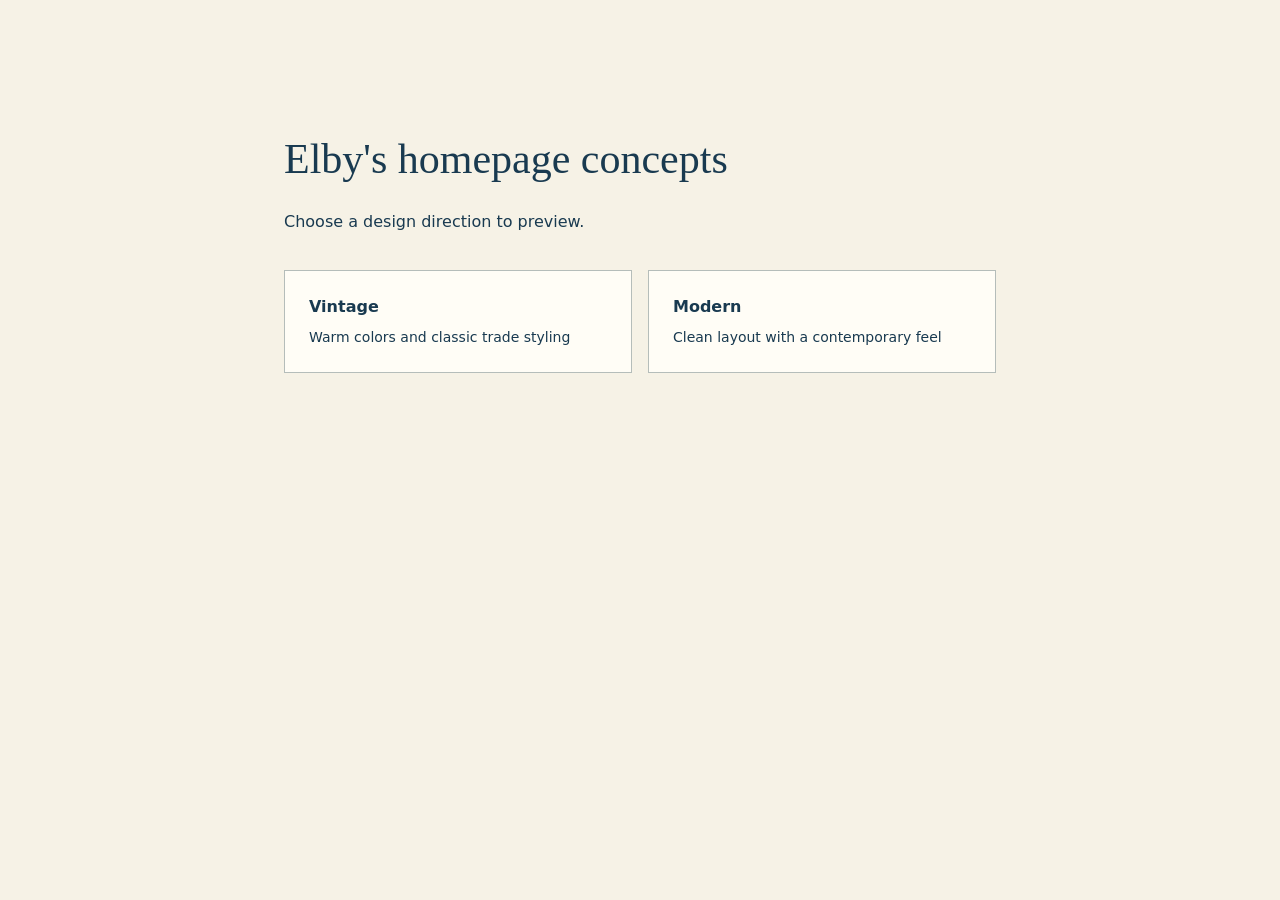
==== preview/index.html @ d95c8221 "Set up client preview on GitHub Pages" ====
<!doctype html>
<html lang="en">
  <head>
    <meta charset="utf-8">
    <meta name="viewport" content="width=device-width, initial-scale=1">
    <title>Elby's homepage concepts</title>
    <style>
      :root { color-scheme: light; font: 16px/1.5 system-ui, sans-serif; color: #193a50; background: #f6f2e6; }
      body { box-sizing: border-box; max-width: 760px; margin: 0 auto; padding: 12vh 24px; }
      h1 { font: 42px/1.1 Georgia, serif; }
      nav { display: grid; grid-template-columns: repeat(auto-fit, minmax(220px, 1fr)); gap: 16px; margin-top: 36px; }
      a { display: block; padding: 24px; border: 1px solid #b5bdba; background: #fffdf6; color: inherit; text-decoration: none; }
      a:hover, a:focus-visible { outline: 3px solid #076ba4; outline-offset: 3px; }
      strong, span { display: block; }
      span { margin-top: 8px; font-size: 14px; }
    </style>
  </head>
  <body>
    <main>
      <h1>Elby's homepage concepts</h1>
      <p>Choose a design direction to preview.</p>
      <nav aria-label="Homepage concepts">
        <a href="mockups/vintage.html"><strong>Vintage</strong><span>Warm colors and classic trade styling</span></a>
        <a href="mockups/modern.html"><strong>Modern</strong><span>Clean layout with a contemporary feel</span></a>
      </nav>
    </main>
  </body>
</html>
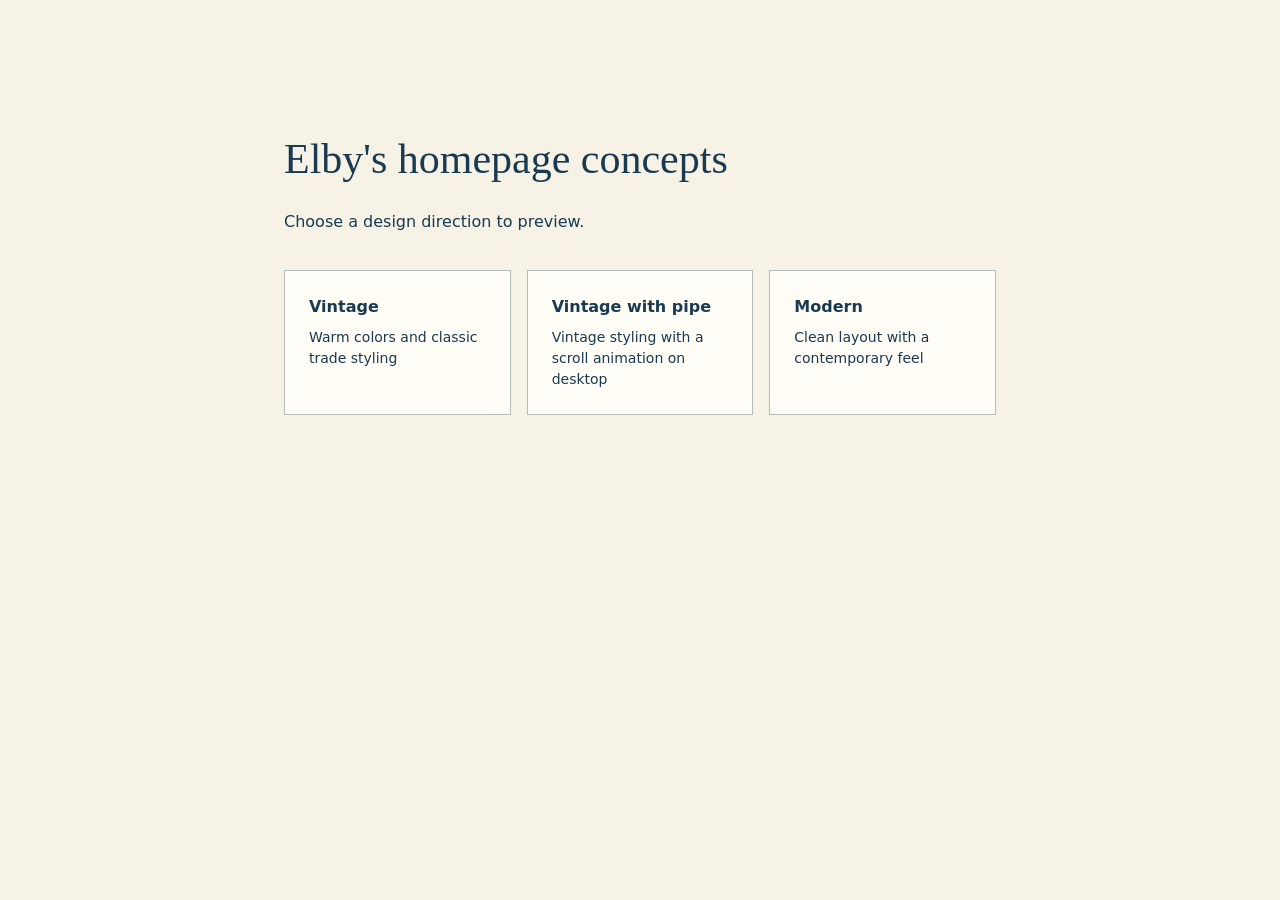
==== commit c491325c: "Adding vintage-pipe site version" ====
--- a/preview/index.html
+++ b/preview/index.html
@@ -21,6 +21,7 @@
       <p>Choose a design direction to preview.</p>
       <nav aria-label="Homepage concepts">
         <a href="mockups/vintage.html"><strong>Vintage</strong><span>Warm colors and classic trade styling</span></a>
+        <a href="mockups/vintage-pipe.html"><strong>Vintage with pipe</strong><span>Vintage styling with a scroll animation on desktop</span></a>
         <a href="mockups/modern.html"><strong>Modern</strong><span>Clean layout with a contemporary feel</span></a>
       </nav>
     </main>
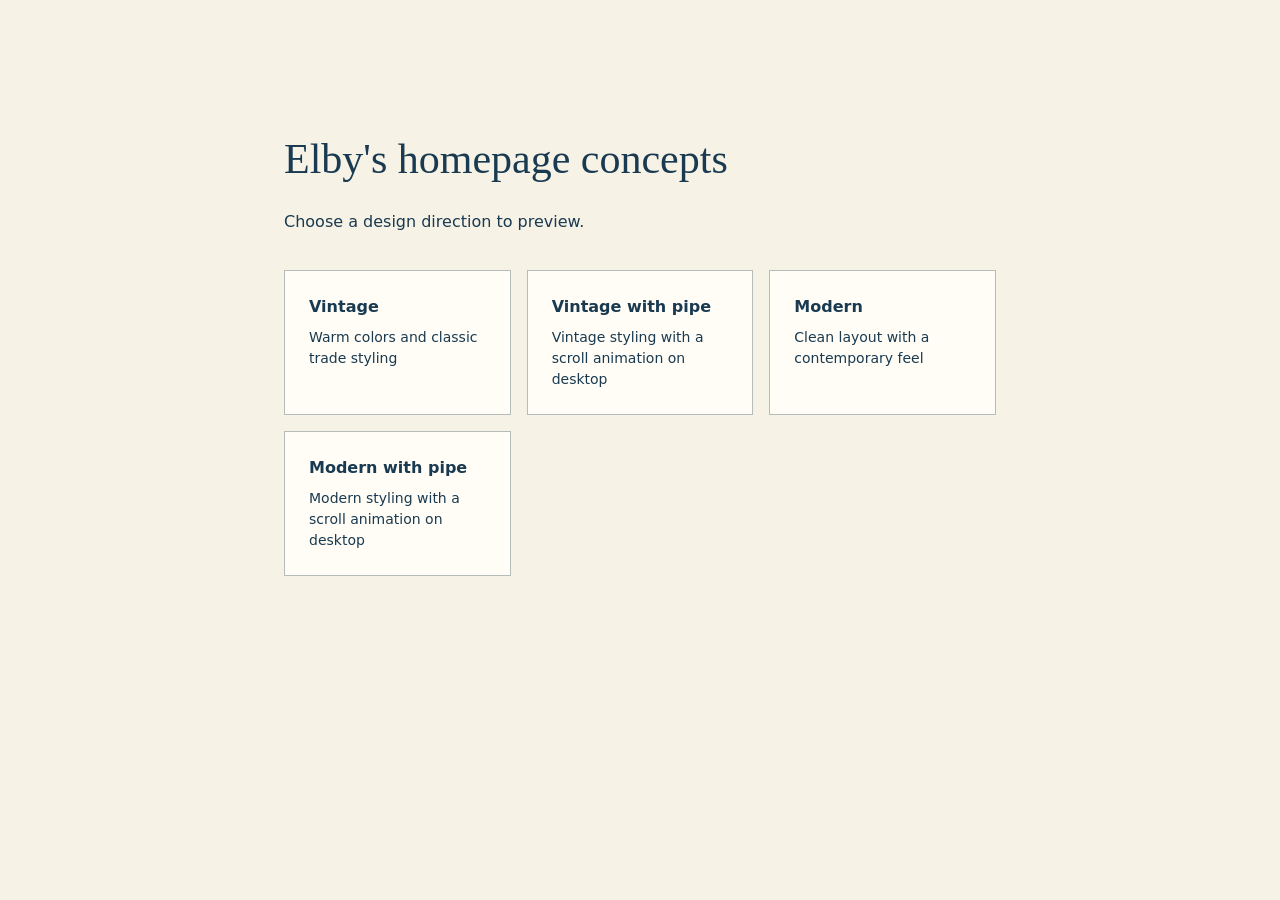
==== commit a6608c2c: "Adding modern pipe variant" ====
--- a/preview/index.html
+++ b/preview/index.html
@@ -10,7 +10,8 @@
       h1 { font: 42px/1.1 Georgia, serif; }
       nav { display: grid; grid-template-columns: repeat(auto-fit, minmax(220px, 1fr)); gap: 16px; margin-top: 36px; }
       a { display: block; padding: 24px; border: 1px solid #b5bdba; background: #fffdf6; color: inherit; text-decoration: none; }
-      a:hover, a:focus-visible { outline: 3px solid #076ba4; outline-offset: 3px; }
+      a:focus-visible { outline: 3px solid #076ba4; outline-offset: 3px; }
+      @media (hover: hover) { a:hover { outline: 3px solid #076ba4; outline-offset: 3px; } }
       strong, span { display: block; }
       span { margin-top: 8px; font-size: 14px; }
     </style>
@@ -23,6 +24,7 @@
         <a href="mockups/vintage.html"><strong>Vintage</strong><span>Warm colors and classic trade styling</span></a>
         <a href="mockups/vintage-pipe.html"><strong>Vintage with pipe</strong><span>Vintage styling with a scroll animation on desktop</span></a>
         <a href="mockups/modern.html"><strong>Modern</strong><span>Clean layout with a contemporary feel</span></a>
+        <a href="mockups/modern-pipe.html"><strong>Modern with pipe</strong><span>Modern styling with a scroll animation on desktop</span></a>
       </nav>
     </main>
   </body>
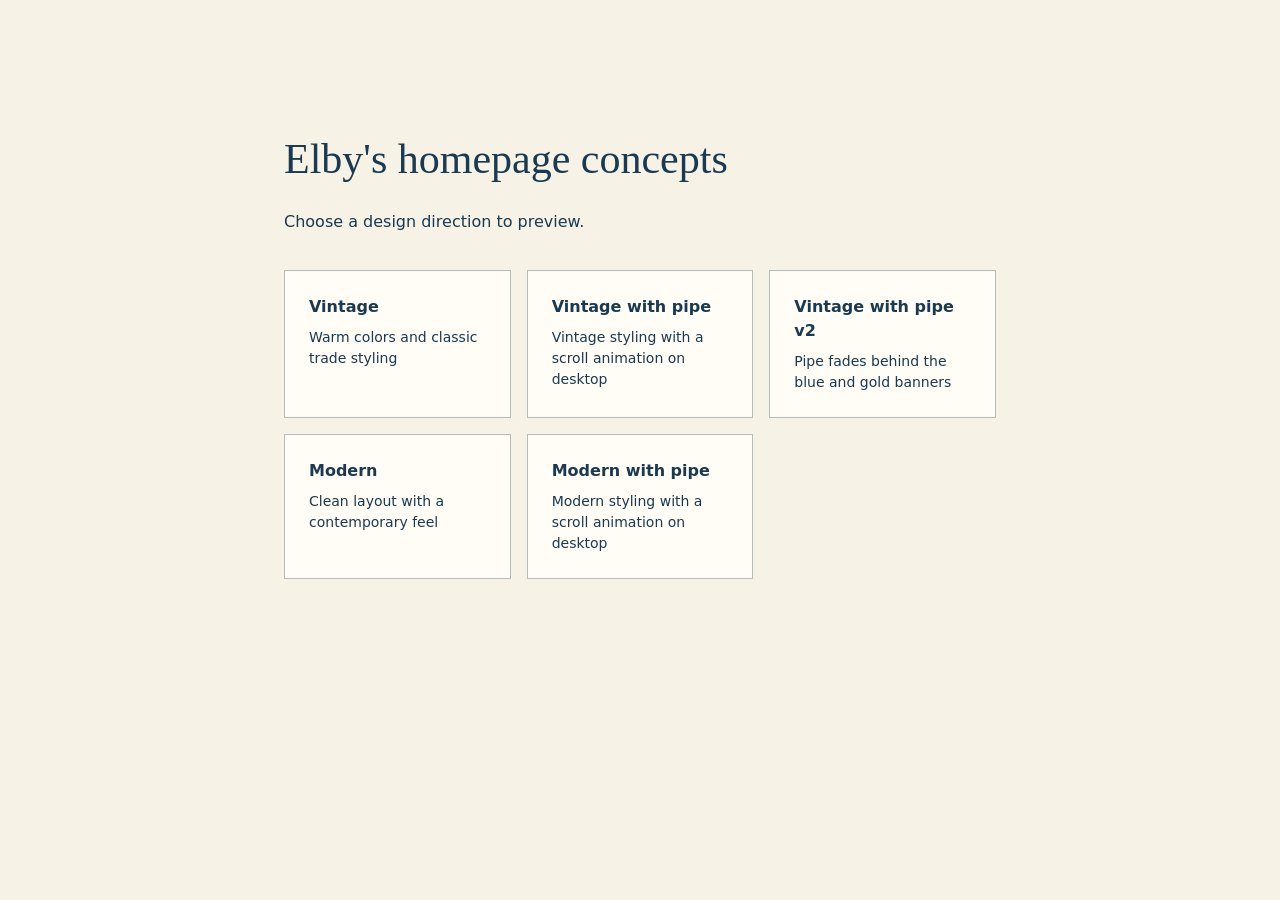
==== commit 5b64dcb7: "Added vintage-pipe-v2" ====
--- a/preview/index.html
+++ b/preview/index.html
@@ -23,6 +23,7 @@
       <nav aria-label="Homepage concepts">
         <a href="mockups/vintage.html"><strong>Vintage</strong><span>Warm colors and classic trade styling</span></a>
         <a href="mockups/vintage-pipe.html"><strong>Vintage with pipe</strong><span>Vintage styling with a scroll animation on desktop</span></a>
+        <a href="mockups/vintage-pipe-v2.html"><strong>Vintage with pipe v2</strong><span>Pipe fades behind the blue and gold banners</span></a>
         <a href="mockups/modern.html"><strong>Modern</strong><span>Clean layout with a contemporary feel</span></a>
         <a href="mockups/modern-pipe.html"><strong>Modern with pipe</strong><span>Modern styling with a scroll animation on desktop</span></a>
       </nav>
